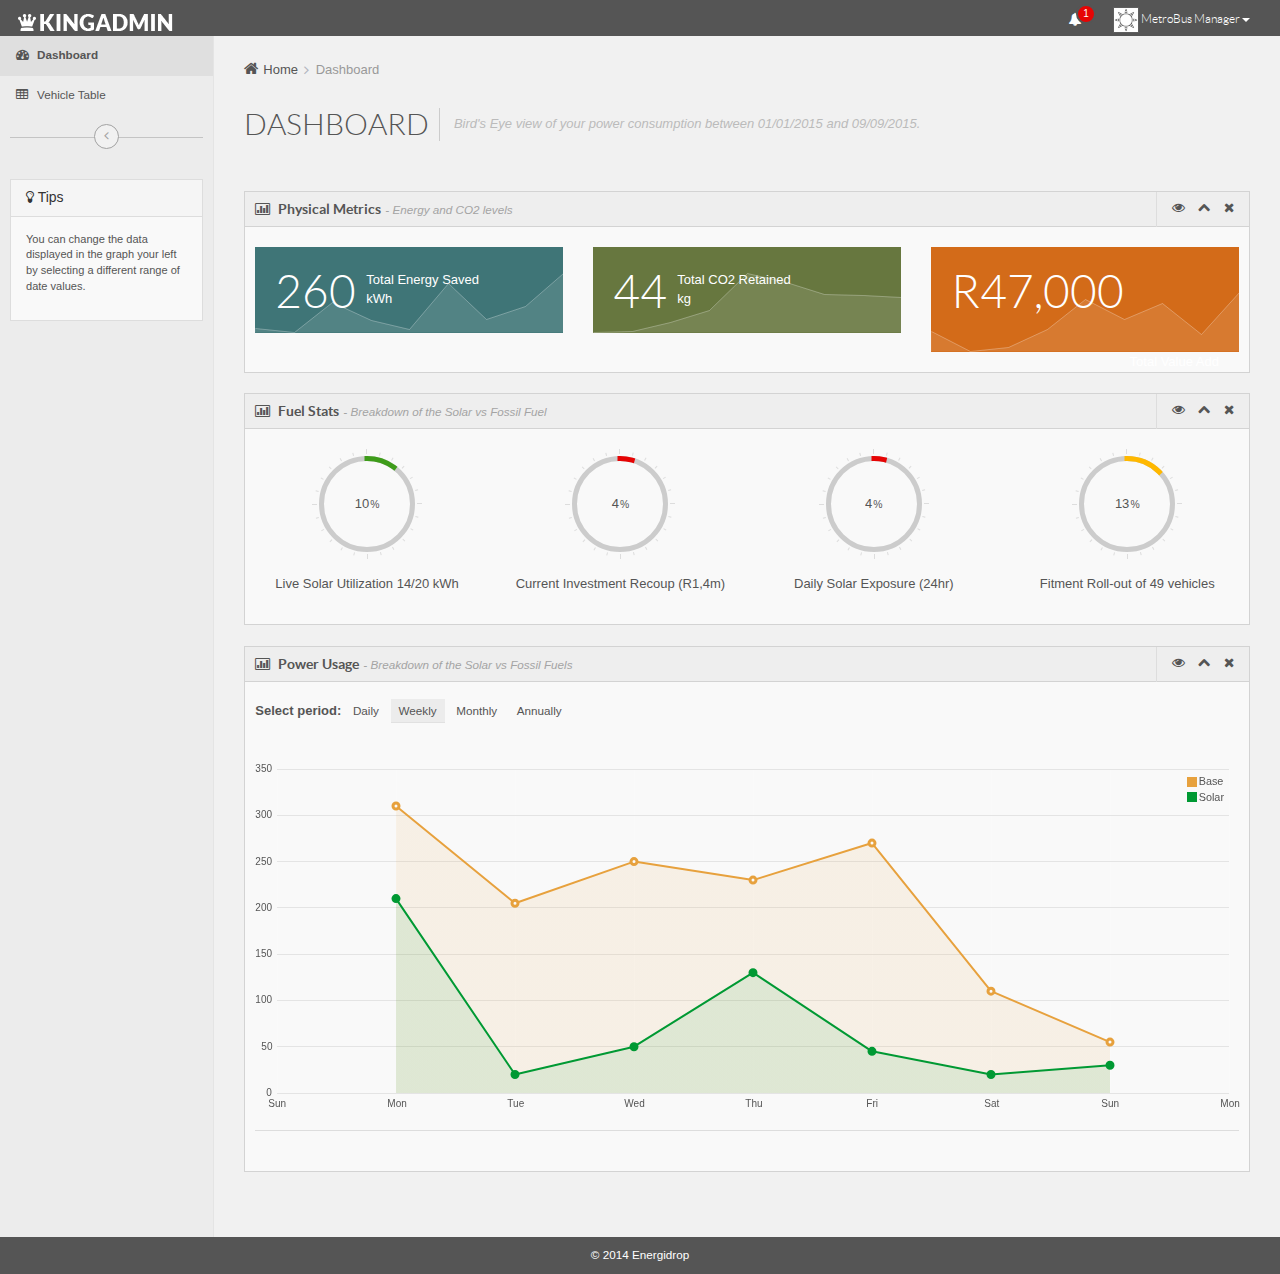
==== templates/index.html @ 1998290b "changes to kendo table" ====
<!DOCTYPE html>
<!--[if IE 9 ]><html class="ie ie9" lang="en" class="no-js"> <![endif]-->
<!--[if !(IE)]><!--><html lang="en" class="no-js"> <!--<![endif]-->
<head>
	<title>Dashboard | Solar Trucking</title>
	<meta charset="utf-8">
	<meta name="viewport" content="width=device-width, initial-scale=1, maximum-scale=1">
	<meta http-equiv="X-UA-Compatible" content="IE=edge,chrome=1" />
	<meta name="description" content="">
	<meta name="author" content="The Develovers">

	<!-- CSS -->
	<link href="../static/assets/css/bootstrap.css" rel="stylesheet" type="text/css">
	<link href="../static/assets/css/font-awesome.css" rel="stylesheet" type="text/css">
	<link href="../static/assets/css/main.css" rel="stylesheet" type="text/css">

	<!-- CSS for demo style switcher. you can remove this -->

	<!-- Fav and touch icons -->
	<link rel="apple-touch-icon-precomposed" sizes="144x144" href="../static/assets/ico/kingadmin-favicon144x144.png">
	<link rel="apple-touch-icon-precomposed" sizes="114x114" href="../static/assets/ico/kingadmin-favicon114x114.png">
	<link rel="apple-touch-icon-precomposed" sizes="72x72" href="../static/assets/ico/kingadmin-favicon72x72.png">
	<link rel="apple-touch-icon-precomposed" sizes="57x57" href="../static/assets/ico/kingadmin-favicon57x57.png">
	<link rel="shortcut icon" href="../static/assets/ico/favicon.png">

</head>
<body class="dashboard">
	<!-- WRAPPER -->
	<div class="wrapper">

		<!-- TOP BAR -->
		<div class="top-bar">
			<div class="container">
				<div class="row">
					<!-- logo -->
					<div class="col-md-2 logo">
						<a href="/"><img src="../static/assets/img/kingadmin-logo-white.png"  /></a>
						<h1 class="sr-only">Solar Trucking/h1>
					</div>
					<!-- end logo -->
					<div class="col-md-10">
						<div class="row">
							<div class="col-md-3">

							</div>
							<div class="col-md-9">
								<div class="top-bar-right">
									<!-- responsive menu bar icon -->
									<a href="#" class="hidden-md hidden-lg main-nav-toggle"><i class="fa fa-bars"></i></a>

									<div class="notifications">
										<ul>
											<!-- notification: general -->
											<li class="notification-item general">
												<div class="btn-group">
													<a href="#" class="dropdown-toggle" data-toggle="dropdown">
														<i class="fa fa-bell"></i><span class="count">1</span>
														<span class="circle"></span>
													</a>
													<ul class="dropdown-menu" role="menu">
														<li class="notification-header">
															<em>You have 1 notifications</em>
														</li>
														<li>
															<a href="#">
																<i class="fa fa-comment green-font"></i>
																<span class="text">You have joined EnergiDrop Solar Monitor</span>
																<span class="timestamp">1 minute ago</span>
															</a>
														</li>

														<li class="notification-footer">
															<a href="#">View All Notifications</a>
														</li>
													</ul>
												</div>
											</li>
											<!-- end notification: general -->
										</ul>
									</div>

									<!-- logged user and the menu -->
									<div class="logged-user">
										<div class="btn-group">
											<a href="#" class="btn btn-link dropdown-toggle" data-toggle="dropdown">
												<img src="../static/assets/img/solar.png" />
												<span class="name">MetroBus Manager</span> <span class="caret"></span>
											</a>
											<ul class="dropdown-menu" role="menu">
												<li>
													<a href="/">
														<i class="fa fa-user"></i>
														<span class="text">Profile</span>
													</a>
												</li>

												<li>
													<a href="/logout">
														<i class="fa fa-power-off"></i>
														<span class="text">Logout</span>
													</a>
												</li>
											</ul>
										</div>
									</div>
									<!-- end logged user and the menu -->
								</div><!-- /top-bar-right -->
							</div>
						</div><!-- /row -->
					</div>
				</div><!-- /row -->
			</div><!-- /container -->
		</div><!-- /top -->


		<!-- BOTTOM: LEFT NAV AND RIGHT MAIN CONTENT -->
		<div class="bottom">
			<div class="container">
				<div class="row">
					<!-- left sidebar -->
					<div class="col-md-2 left-sidebar">

						<!-- main-nav -->
						<nav class="main-nav">

							<ul class="main-menu">
								<li class="active"><a href="/"><i class="fa fa-dashboard fa-fw"></i><span class="text">Dashboard</span></a></li>
								<!--<li><a href="/"><i class="fa fa-table fa-fw"></i><span class="text">Vehicle Table</span></a></li>-->
                                <!--<li ><a href="/charts"><i class="fa fa-bar-chart-o fw"></i><span class="text">Charts</span></a></li>-->
								<li ><a href="/vehicle_table" ><i class="fa fa-table fw"></i><span class="text">Vehicle Table</span></a></li>
									<!--<i class="toggle-icon fa fa-angle-left"></i></a>-->
									<!--<ul class="sub-menu ">-->
										<!--<li ><a href="/vehicle_table"><span class="text">Vehicle	Table</span></a></li>-->
										<!--<li ><a href="/fuel_table"><span class="text">Fuel	Table</span></a></li>-->
									<!--</ul>-->

								<!--<li ><a href="/map"><i class="fa fa-globe fa-fw"></i><span class="text">Map</span></a></li>-->
							</ul>
						</nav><!-- /main-nav -->

						<div class="sidebar-minified js-toggle-minified">
							<i class="fa fa-angle-left"></i>
						</div>

						<!-- sidebar content -->
						<div class="sidebar-content">
							<div class="panel panel-default">
								<div class="panel-heading"><h5><i class="fa fa-lightbulb-o"></i> Tips</h5></div>
								<div class="panel-body">
									<p>You can change the data displayed in the graph your left by selecting a different range of date values.</p>
								</div>
							</div>


						</div>
						<!-- end sidebar content -->
					</div>
					<!-- end left sidebar -->

					<!-- content-wrapper -->

					<div class="col-md-10 content-wrapper">
						<div class="row">
							<div class="col-md-4 ">
								<ul class="breadcrumb">
									<li><i class="fa fa-home"></i><a href="#">Home</a></li>
									<li class="active">Dashboard</li>
								</ul>
							</div>
							
						</div>

						<!-- main -->
						<div class="content">
							<div class="main-header">
								<h2>DASHBOARD</h2>
								<em>Bird's Eye view of your power consumption between 01/01/2015 and 09/09/2015.</em>
							</div>

							<div class="main-content">
								<div class="row">
									<div class="col-md-12">

                                        <div class="widget">
                                            <div class="widget-header">
                                                <h3><i class="fa fa-bar-chart-o"></i> Physical Metrics</h3> <em>- Energy and CO2 levels </em>
                                                <div class="btn-group widget-header-toolbar">
                                                    <a href="#" id="tour-focus" title="Focus" class="btn-borderless btn-focus"><i class="fa fa-eye"></i></a>
                                                    <a href="#" title="Expand/Collapse" class="btn-borderless btn-toggle-expand"><i class="fa fa-chevron-up"></i></a>
                                                    <a href="#" title="Remove" class="btn-borderless btn-remove"><i class="fa fa-times"></i></a>
                                                </div>
                                            </div>
                                            <div class="widget-content">
                                                <!-- secondary stat -->
                                                <div class="secondary-stat">
                                                    <div class="row">
                                                        <div class="col-lg-4">
                                                            <div id="secondary-stat-item1" class="secondary-stat-item big-number-stat clearfix">
                                                                <div class="data">
                                                                    <span class="col-left big-number">260</span>
                                                                    <span class="col-right"><em> Total Energy Saved </em>kWh<em><i></i></em></span>
                                                                </div>
                                                                <div id="spark-stat1" class="inlinesparkline">Loading...</div>
                                                            </div>
                                                        </div>
                                                        <div class="col-lg-4">
                                                            <div id="secondary-stat-item2" class="secondary-stat-item big-number-stat clearfix">
                                                                <p class="data">
                                                                    <span class="col-left big-number">44</span>
                                                                    <span class="col-right"><em>Total CO2 Retained</em><em>kg <i></i></em></span>
                                                                </p>
                                                                <div id="spark-stat2" class="inlinesparkline">Loading...</div>
                                                            </div>
                                                        </div>
                                                        <div class="col-lg-4">
                                                            <div id="secondary-stat-item3" class="secondary-stat-item big-number-stat clearfix">
                                                                <p class="data">
                                                                    <span class="col-left big-number">R47,000</span>
                                                                    <span class="col-right"><em>Total Value Add</em></span>
                                                                </p>
                                                                <div id="spark-stat3" class="inlinesparkline">Loading...</div>
                                                            </div>
                                                        </div>
                                                    </div>
                                                </div>
                                                <!-- end secondary stat -->
                                            </div>
								        </div>
										<!-- WIDGET NO HEADER -->
                                      <div class="widget">
                                            <div class="widget-header">
                                                <h3><i class="fa fa-bar-chart-o"></i> Fuel Stats</h3> <em>- Breakdown of the Solar vs Fossil Fuel</em>
                                                <div class="btn-group widget-header-toolbar">
                                                    <a href="#" id="tour-focus" title="Focus" class="btn-borderless btn-focus"><i class="fa fa-eye"></i></a>
                                                    <a href="#" title="Expand/Collapse" class="btn-borderless btn-toggle-expand"><i class="fa fa-chevron-up"></i></a>
                                                    <a href="#" title="Remove" class="btn-borderless btn-remove"><i class="fa fa-times"></i></a>
                                                </div>
                                            </div>
                                            <div class="widget-content">
												<div class="row">
													<div class="col-md-3">
														<div class="easy-pie-chart green" data-percent="70">
															<span class="percent">70</span>
														</div>
														<p class="text-center">Live Solar Utilization 14/20 kWh</p>
													</div>
													<div class="col-md-3">
														<div class="easy-pie-chart red" data-percent="30">
															<span class="percent">30</span>
														</div>
														<p class="text-center">Current Investment Recoup (R1,4m)</p>
													</div>
													<div class="col-md-3">
														<div class="easy-pie-chart red" data-percent="25">
															<span class="percent">25</span>
														</div>
														<p class="text-center">Daily Solar Exposure (24hr)</p>
													</div>
													<div class="col-md-3">
														<div class="easy-pie-chart yellow" data-percent="87">
															<span class="percent">87</span>
														</div>
														<p class="text-center">Fitment Roll-out of 49 vehicles</p>
													</div>
												</div>
											</div>
										</div>
										<!-- WIDGET NO HEADER -->
									</div>
									<div class="col-md-3">

									</div>
								</div>

								<!-- WIDGET MAIN CHART WITH TABBED CONTENT -->
								<div class="widget">
									<div class="widget-header">
										<h3><i class="fa fa-bar-chart-o"></i> Power Usage</h3> <em>- Breakdown of the Solar vs Fossil Fuels</em>
										<div class="btn-group widget-header-toolbar">
											<a href="#" id="tour-focus" title="Focus" class="btn-borderless btn-focus"><i class="fa fa-eye"></i></a>
											<a href="#" title="Expand/Collapse" class="btn-borderless btn-toggle-expand"><i class="fa fa-chevron-up"></i></a>
											<a href="#" title="Remove" class="btn-borderless btn-remove"><i class="fa fa-times"></i></a>
										</div>
									</div>
									<div class="widget-content">
										<!-- chart tab nav -->
										<div class="chart-nav">
											<strong>Select period: </strong>
											<ul id="sales-stat-tab">
                                                <li><a href="#day">Daily</a></li>
												<li class="active"><a href="#week">Weekly</a></li>
												<li><a href="#month">Monthly</a></li>
												<li><a href="#year">Annually</a></li>
											</ul>
										</div>
										<!-- end chart tab nav -->

										<!-- chart placeholder-->
										<div class="chart-content">
											<div class="demo-flot-chart sales-chart"></div>
										</div>
										<!-- end chart placeholder-->

										<hr class="separator">

									</div>
								</div>
								<!-- END WIDGET MAIN CHART WITH TABBED CONTENT -->





							</div><!-- /main-content -->
						</div><!-- /main -->
					</div><!-- /content-wrapper -->
				</div><!-- /row -->
			</div><!-- /container -->
		</div>
		<!-- END BOTTOM: LEFT NAV AND RIGHT MAIN CONTENT -->
		<div class="push-sticky-footer"></div>
	</div><!-- /wrapper -->

	<!-- FOOTER -->
	<footer class="footer">
		&copy; 2014 Energidrop
	</footer>
	<!-- END FOOTER -->



	<!-- Javascript -->
	<script src="../static/assets/js/jquery-2.1.1.js"></script>
	<script src="../static/assets/js/bootstrap.js"></script>
	<script src="../static/assets/js/modernizr.js"></script>
	<script src="../static/assets/js/bootstrap-tour.custom.js"></script>
	<script src="../static/assets/js/king-common.js"></script>
	<!--<script src="demo-style-switcher/assets/js/deliswitch.js"></script>-->
	<script src="../static/assets/js/stat/jquery.easypiechart.min.js"></script>
	<script src="../static/assets/js/raphael-2.1.0.min.js"></script>
	<script src="../static/assets/js/stat/flot/jquery.flot.min.js"></script>
	<script src="../static/assets/js/stat/flot/jquery.flot.resize.min.js"></script>
	<script src="../static/assets/js/stat/flot/jquery.flot.time.min.js"></script>
	<script src="../static/assets/js/stat/flot/jquery.flot.pie.min.js"></script>
	<script src="../static/assets/js/stat/flot/jquery.flot.tooltip.min.js"></script>
	<script src="../static/assets/js/jquery.sparkline.min.js"></script>
	<script src="../static/assets/js/datatable/jquery.dataTables.min.js"></script>
	<script src="../static/assets/js/datatable/jquery.dataTables.bootstrap.js"></script>
	<script src="../static/assets/js/jquery.mapael.js"></script>
	<script src="../static/assets/js/maps/usa_states.js"></script>
	<script src="../static/assets/js/king-chart-stat.js"></script>
	<script src="../static/assets/js/king-table.js"></script>
	<script src="../static/assets/js/king-components.js"></script>

</body>
</html>
---- static/assets/css/main.css ----
@import url('3rd-party.css');
@import url('general.css');
@import url('top-bar.css');
@import url('navigation.css');
@import url('main-content.css');
@import url('ui-elements.css');
@import url('chart.css');
@import url('tables.css');
@import url('page.css');
@import url('forms.css');
@import url('components.css');

/*	
*	############################################################################
*	
*	KINGADMIN Admin Dashboard Style
*	---------------------------------------------------------------------
*
*	Version		1.2
*	Author		The Develovers
*	Copyright	Copyright 2014 The Develovers
*	
*	############################################################################
*/
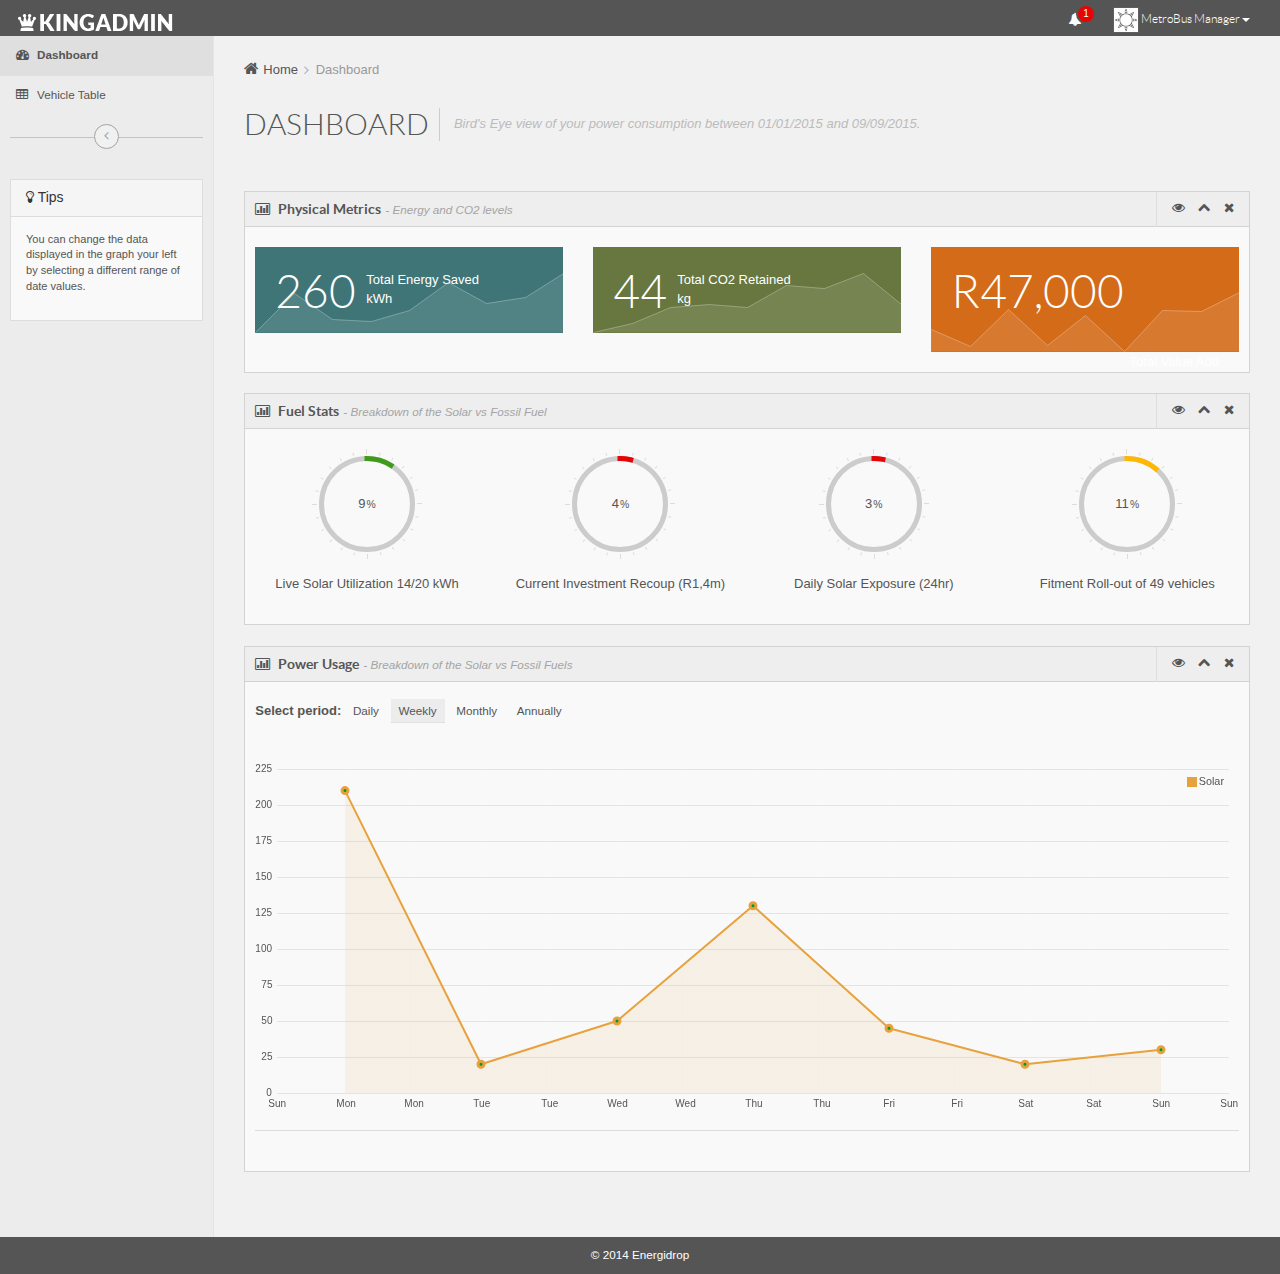
==== commit 1275356b: "adding data.json" ====
--- a/templates/index.html
+++ b/templates/index.html
@@ -284,10 +284,10 @@
 										</div>
 									</div>
 									<div class="widget-content">
-										<!-- chart tab nav -->
+								<!-- chart tab nav -->
 										<div class="chart-nav">
 											<strong>Select period: </strong>
-											<ul id="sales-stat-tab">
+											<ul id="solar-stat-tab">
                                                 <li><a href="#day">Daily</a></li>
 												<li class="active"><a href="#week">Weekly</a></li>
 												<li><a href="#month">Monthly</a></li>
@@ -298,12 +298,11 @@
 
 										<!-- chart placeholder-->
 										<div class="chart-content">
-											<div class="demo-flot-chart sales-chart"></div>
+											<div class="demo-flot-chart solar-chart"></div>
 										</div>
 										<!-- end chart placeholder-->
 
 										<hr class="separator">
-
 									</div>
 								</div>
 								<!-- END WIDGET MAIN CHART WITH TABBED CONTENT -->
@@ -352,6 +351,406 @@
 	<script src="../static/assets/js/king-chart-stat.js"></script>
 	<script src="../static/assets/js/king-table.js"></script>
 	<script src="../static/assets/js/king-components.js"></script>
+	<script src="../static/js/data.json"></script>
+<script>
+    	//*******************************************
+	/*	FLOT CHART
+	/********************************************/
+	if( $('.solar-chart').length > 0 ) {
+		$placeholder = $('.solar-chart');
+		$placeholder.attr('data-ctype', '#month');
+		chartWeek(".solar-chart");
+
+		// tabbed chart
+		$('#solar-stat-tab a').click(function(e) {
+			e.preventDefault();
+
+			$chartType = $(this).attr('href');
+
+			// remove active state
+			$('#solar-stat-tab li').removeClass('active');
+			$(this).parents('li').addClass('active');
+
+			if($chartType == '#week') {
+				chartWeek($placeholder);
+			}else if($chartType == '#month') {
+				chartMonth($placeholder);
+            }else if($chartType == '#day') {
+				chartDay($placeholder);
+			}else if($chartType == '#year') {
+				chartYear($placeholder);
+			}
+
+			$placeholder.attr('data-ctype', $chartType);
+		});
+
+		var previousPoint = null;
+	}
+
+
+	// init flot chart: current week
+	function chartDay(placeholder) {
+
+        var base = []
+        var solar = []
+        console.log(window.previous_row)
+        console.log("Should get vehicle id here to display corresponding data")
+        for (i = 0; i < solar_data.length; i++) {
+//            base.push([solar_data[i]['t'],solar_data[i]['BASE']])
+            solar.push([solar_data[i]['t'],solar_data[i]['v1']])
+        }
+
+        /*
+		var base = [
+			[gt(2015, 03, 25), 310], [gt(2015, 03, 25), 205], [gt(2015, 03, 25), 250], [gt(2015, 03, 26), 230], [gt(2015, 03, 27), 270], [gt(2015, 03, 28), 110], [gt(2015, 03, 29), 55]
+		];
+
+		var solar = [
+			[gt(2015, 03, 23), 210], [gt(2015, 03, 24),20], [gt(2015, 03, 25),50], [gt(2015, 03, 26),130], [gt(2015, 03, 27),45], [gt(2015, 03, 28),20], [gt(2015, 03, 29),30]
+		];
+        */
+
+		var plot = $.plot(placeholder,
+			[
+//				{
+//					data: base,
+//					label: "Base",
+//					lines: {
+//						show: true,
+//						lineWidth: 2,
+//						fill: true,
+//					},
+//					points: {
+//						show: true,
+//						lineWidth: 3,
+//						fill: true,
+//						fillColor: "#fafafa"
+//					}
+//				},
+				{
+					data: solar,
+					label: "Solar Power (kW)",
+					lines: {
+						show: true,
+						fill: true
+					},
+					points: {
+						show: true,
+						fill: true,
+						fillColor: "#009933"
+					},
+				}
+			],
+
+			{
+			series: {
+				lines: {
+					lineWidth: 2,
+					fillColor: { colors: [ { opacity: 0.1 }, { opacity: 0.1 } ] }
+				},
+				points: {
+					lineWidth: 3,
+				},
+
+				shadowSize: 0
+			},
+			grid: {
+				hoverable: true,
+				clickable: true,
+				borderWidth: 0,
+				tickColor: "#E4E4E4"
+			},
+			colors: ["#E7A13D", "#009933"],
+			yaxis: {
+				font: { color: "#555" },
+				ticks: 8
+			},
+			xaxis: {
+                mode: "time",minTickSize: [1, "hour"],
+                min:1431648000,
+                max:1431734400
+
+                //min: (new Date('1431648000')).getTime(),
+                //max: (new Date('1431734400')).getTime()
+			},
+			legend: {
+				labelBoxBorderColor: "transparent",
+				backgroundColor: "transparent"
+			},
+			tooltip: true,
+			tooltipOpts: {
+				content: '%s: %y'
+			}
+
+		});
+	}
+
+            // init flot chart: current week
+	function chartWeek(placeholder) {
+
+//		var base = [
+//			[gt(2015, 03, 23), 310], [gt(2015, 03, 24), 205], [gt(2015, 03, 25), 250], [gt(2015, 03, 26), 230], [gt(2015, 03, 27), 270], [gt(2015, 03, 28), 110], [gt(2015, 03, 29), 55]
+//		];
+
+		var solar = [
+			[gt(2015, 03, 23), 210], [gt(2015, 03, 24),20], [gt(2015, 03, 25),50], [gt(2015, 03, 26),130], [gt(2015, 03, 27),45], [gt(2015, 03, 28),20], [gt(2015, 03, 29),30]
+		];
+
+		var plot = $.plot(placeholder,
+			[
+//				{
+//					data: base,
+//					label: "Base",
+//					lines: {
+//						show: true,
+//						lineWidth: 2,
+//						fill: true,
+//					},
+//					points: {
+//						show: true,
+//						lineWidth: 3,
+//						fill: true,
+//						fillColor: "#fafafa"
+//					}
+//				},
+				{
+					data: solar,
+					label: "Solar",
+					lines: {
+						show: true,
+						fill: true
+					},
+					points: {
+						show: true,
+						fill: true,
+						fillColor: "#009933"
+					},
+				}
+			],
+
+			{
+			series: {
+				lines: {
+					lineWidth: 2,
+					fillColor: { colors: [ { opacity: 0.1 }, { opacity: 0.1 } ] }
+				},
+				points: {
+					lineWidth: 3,
+				},
+
+				shadowSize: 0
+			},
+			grid: {
+				hoverable: true,
+				clickable: true,
+				borderWidth: 0,
+				tickColor: "#E4E4E4"
+			},
+			colors: ["#E7A13D", "#009933"],
+			yaxis: {
+				font: { color: "#555" },
+				ticks: 8
+			},
+			xaxis: {
+				mode: "time",
+				timezone: "browser",
+				minTickSize: [1, "hour"],
+				timeformat: "%a",
+				font: { color: "#555" },
+				tickColor: "#fafafa",
+				autoscaleMargin: 0.02
+			},
+			legend: {
+				labelBoxBorderColor: "transparent",
+				backgroundColor: "transparent"
+			},
+			tooltip: true,
+			tooltipOpts: {
+				content: '%s: %y'
+			}
+
+		});
+	}
+
+
+	// init flot chart: current month
+	function chartMonth(placeholder) {
+
+//		var visit = [
+//			[gt(2013, 10, 1), 100], [gt(2013, 10, 2), 140], [gt(2013, 10, 3), 160], [gt(2013, 10, 4),190], [gt(2013, 10, 5),170], [gt(2013, 10, 6), 200], [gt(2013, 10, 7), 220],
+//			[gt(2013, 10, 8), 250], [gt(2013, 10, 9),280], [gt(2013, 10, 10), 240], [gt(2013, 10, 11), 250], [gt(2013, 10, 12), 260], [gt(2013, 10, 13), 300], [gt(2013, 10, 14), 320],
+//			[gt(2013, 10, 15), 330], [gt(2013, 10, 16), 370], [gt(2013, 10, 17), 390], [gt(2013, 10, 18), 350], [gt(2013, 10, 19), 340], [gt(2013, 10, 20), 320], [gt(2013, 10, 21), 370],
+//			[gt(2013, 10, 22), 400], [gt(2013, 10, 23), 440], [gt(2013, 10, 24), 450], [gt(2013, 10, 25), 470], [gt(2013, 10, 26), 450], [gt(2013, 10, 27), 500], [gt(2013, 10, 28), 540],
+//			[gt(2013, 10, 29), 600], [gt(2013, 10, 30), 580], [gt(2013, 10, 31), 620]
+//		];
+
+		var val = [
+			[gt(2013, 10, 1), 20], [gt(2013, 10, 2), 28], [gt(2013, 10, 3), 32], [gt(2013, 10, 4), 40], [gt(2013, 10, 5), 35], [gt(2013, 10, 6), 40], [gt(2013, 10, 7), 45],
+			[gt(2013, 10, 8), 25], [gt(2013, 10, 9), 60], [gt(2013, 10, 10), 48], [gt(2013, 10, 11), 53], [gt(2013, 10, 12), 58], [gt(2013, 10, 13), 60], [gt(2013, 10, 14), 65],
+			[gt(2013, 10, 15), 66], [gt(2013, 10, 16), 60], [gt(2013, 10, 17), 79], [gt(2013, 10, 18), 75], [gt(2013, 10, 19), 34], [gt(2013, 10, 20), 32], [gt(2013, 10, 21), 75],
+			[gt(2013, 10, 22), 88], [gt(2013, 10, 23), 99], [gt(2013, 10, 24), 86], [gt(2013, 10, 25), 83], [gt(2013, 10, 26), 45], [gt(2013, 10, 27), 50], [gt(2013, 10, 28), 100],
+			[gt(2013, 10, 29), 125], [gt(2013, 10, 30), 110], [gt(2013, 10, 31), 130]
+		];
+
+		var plot = $.plot(placeholder,
+			[
+//				{
+//					data: visit,
+//					label: "Visits",
+//					bars: {
+//						show: true,
+//						fill: false,
+//						barWidth: 0.1,
+//						align: "center",
+//						lineWidth: 18
+//					}
+//				},
+				{
+					data: val,
+					label: "Solar Power (kW)"
+				}
+			],
+
+			{
+				series: {
+					lines: {
+						show: true,
+						lineWidth: 2,
+						fill: false
+					},
+					points: {
+						show: true,
+						lineWidth: 3,
+						fill: true,
+						fillColor: "#009933"
+					},
+					shadowSize: 0
+				},
+				grid: {
+					hoverable: true,
+					clickable: true,
+					borderWidth: 0,
+					tickColor: "#E4E4E4",
+
+				},
+				colors: ["#009933", "#009933"],
+				yaxis: {
+					font: { color: "#555" },
+					ticks: 8,
+				},
+				xaxis: {
+					mode: "time",
+					timezone: "browser",
+					minTickSize: [1, "day"],
+					font: { color: "#555" },
+					tickColor: "#fafafa",
+					autoscaleMargin: 0.02
+				},
+				legend: {
+					labelBoxBorderColor: "transparent",
+					backgroundColor: "transparent"
+				},
+				tooltip: true,
+				tooltipOpts: {
+					content: '%s: %y'
+				}
+			}
+		);
+
+	}
+
+	// init flot chart: current year
+	function chartYear(placeholder) {
+
+//		var visit = [
+//			[gt(2013, 1, 1), 200], [gt(2013, 2, 1), 300], [gt(2013, 3, 1), 360], [gt(2013, 4, 1), 340], [gt(2013, 5, 1), 440], [gt(2013, 6, 1), 600], [gt(2013, 7, 1), 1050],
+//			[gt(2013, 8, 1), 1700], [gt(2013, 9, 1), 1100], [gt(2013, 10, 1), 1200], [gt(2013, 11, 1), 1300], [gt(2013, 12, 1), 1500]
+//		];
+
+		var val = [
+			[gt(2013, 1, 1), 100], [gt(2013, 2, 1), 155], [gt(2013, 3, 1), 180], [gt(2013, 4, 1), 172], [gt(2013, 5, 1), 222], [gt(2013, 6, 1), 300], [gt(2013, 7, 1), 550],
+			[gt(2013, 8, 1), 452], [gt(2013, 9, 1), 552], [gt(2013, 10, 1), 600], [gt(2013, 11, 1), 680], [gt(2013, 12, 1), 750]
+		];
+
+		var plot = $.plot(placeholder,
+			[
+//				{
+//					data: visit,
+//					label: "Visits"
+//				},
+				{
+					data: val,
+					label: "Solar Power (kW)"
+
+				}
+			],
+
+			{
+				series: {
+					lines: {
+						show: true,
+						lineWidth: 2,
+						fill: false
+					},
+					points: {
+						show: true,
+						lineWidth: 3,
+						fill: true,
+						fillColor: "#fafafa"
+					},
+					shadowSize: 0
+				},
+				grid: {
+					hoverable: true,
+					clickable: true,
+					borderWidth: 0,
+					tickColor: "#E4E4E4",
+
+				},
+				colors: ["#d9d9d9", "#5399D6"],
+				yaxis: {
+					font: { color: "#555" },
+					ticks: 8,
+				},
+				xaxis: {
+					mode: "time",
+					timezone: "browser",
+					minTickSize: [1, "month"],
+					font: { color: "#555" },
+					tickColor: "#fafafa",
+					autoscaleMargin: 0.02
+				},
+				legend: {
+					labelBoxBorderColor: "transparent",
+					backgroundColor: "transparent"
+				},
+				tooltip: true,
+				tooltipOpts: {
+					content: '%s: %y'
+				}
+			}
+		);
+	}
+        	// get day function
+	function gt(y, m, d) {
+		return new Date(y, m-1, d).getTime();
+	}
+
+	function strtime(time_str) {
+		return new Date.parse(time_str);
+	}
+
+
+	function donutLabelFormatter(label, series) {
+		return "<div class=\"donut-label\">" + label + "<br/>" + Math.round(series.percent) + "%</div>";
+	}
+
+	function randomVal(){
+			return Math.floor( Math.random() * 80 );
+	}
+
+
+</script>
 
 </body>
 </html>
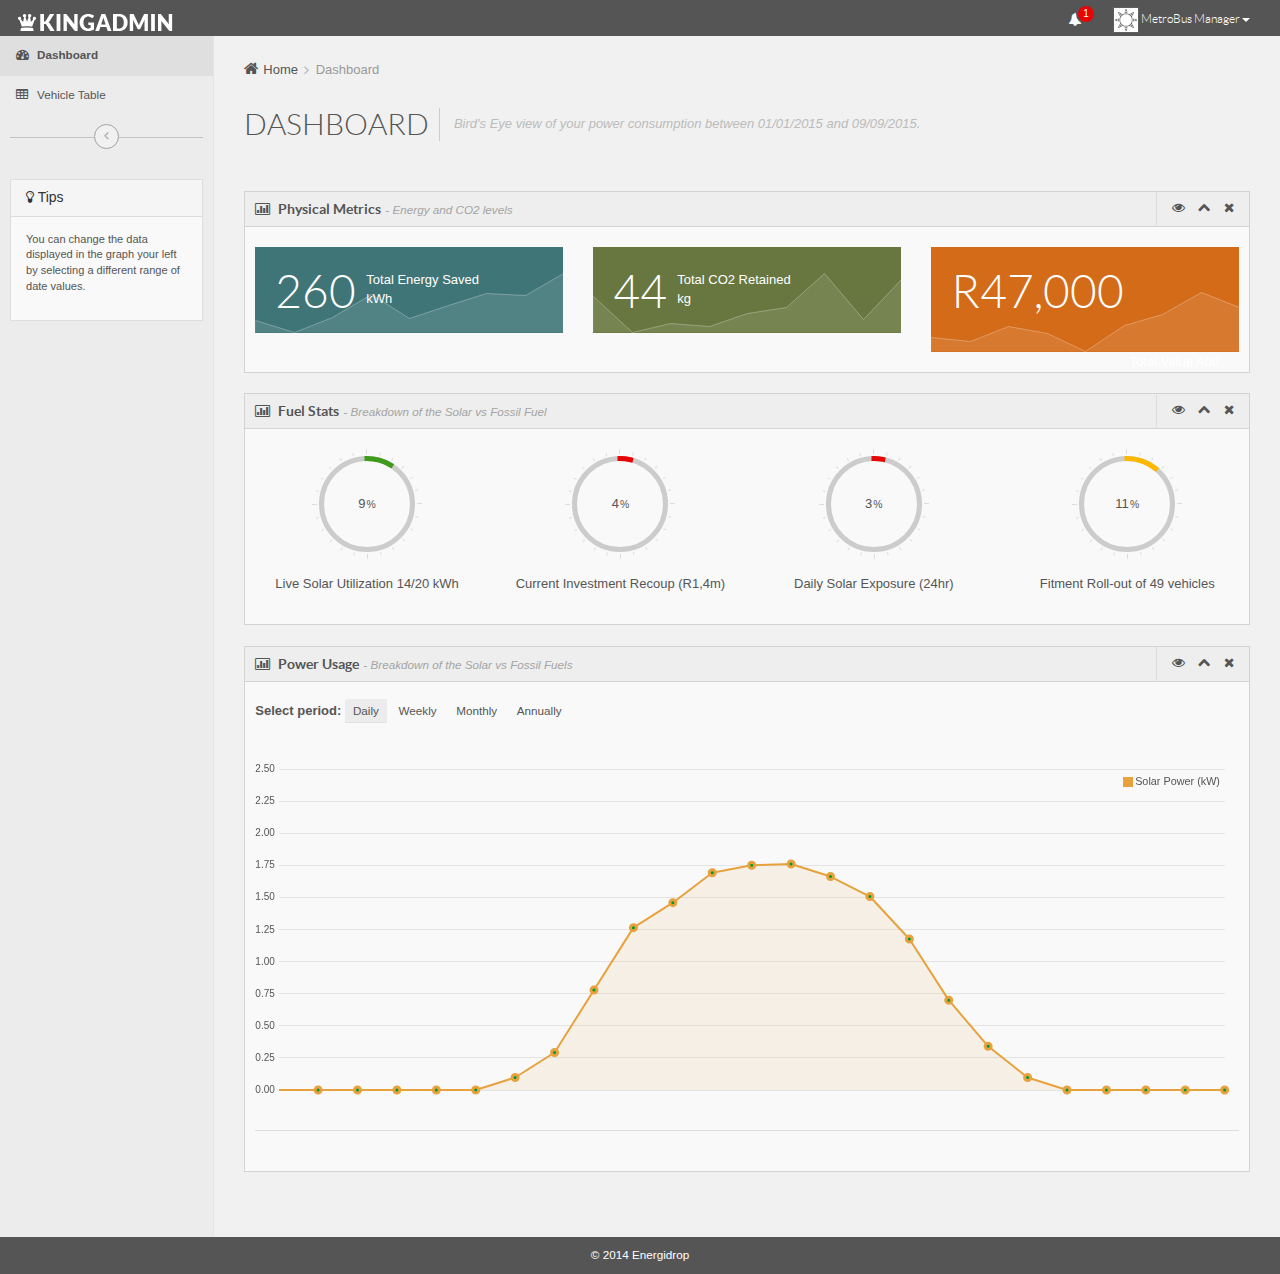
==== commit 3c6e0fb7: "adding click filtering" ====
--- a/templates/index.html
+++ b/templates/index.html
@@ -288,8 +288,8 @@
 										<div class="chart-nav">
 											<strong>Select period: </strong>
 											<ul id="solar-stat-tab">
-                                                <li><a href="#day">Daily</a></li>
-												<li class="active"><a href="#week">Weekly</a></li>
+                                                <li class="active"><a href="#day">Daily</a></li>
+												<li><a href="#week">Weekly</a></li>
 												<li><a href="#month">Monthly</a></li>
 												<li><a href="#year">Annually</a></li>
 											</ul>
@@ -359,7 +359,7 @@
 	if( $('.solar-chart').length > 0 ) {
 		$placeholder = $('.solar-chart');
 		$placeholder.attr('data-ctype', '#month');
-		chartWeek(".solar-chart");
+		chartDay(".solar-chart");
 
 		// tabbed chart
 		$('#solar-stat-tab a').click(function(e) {
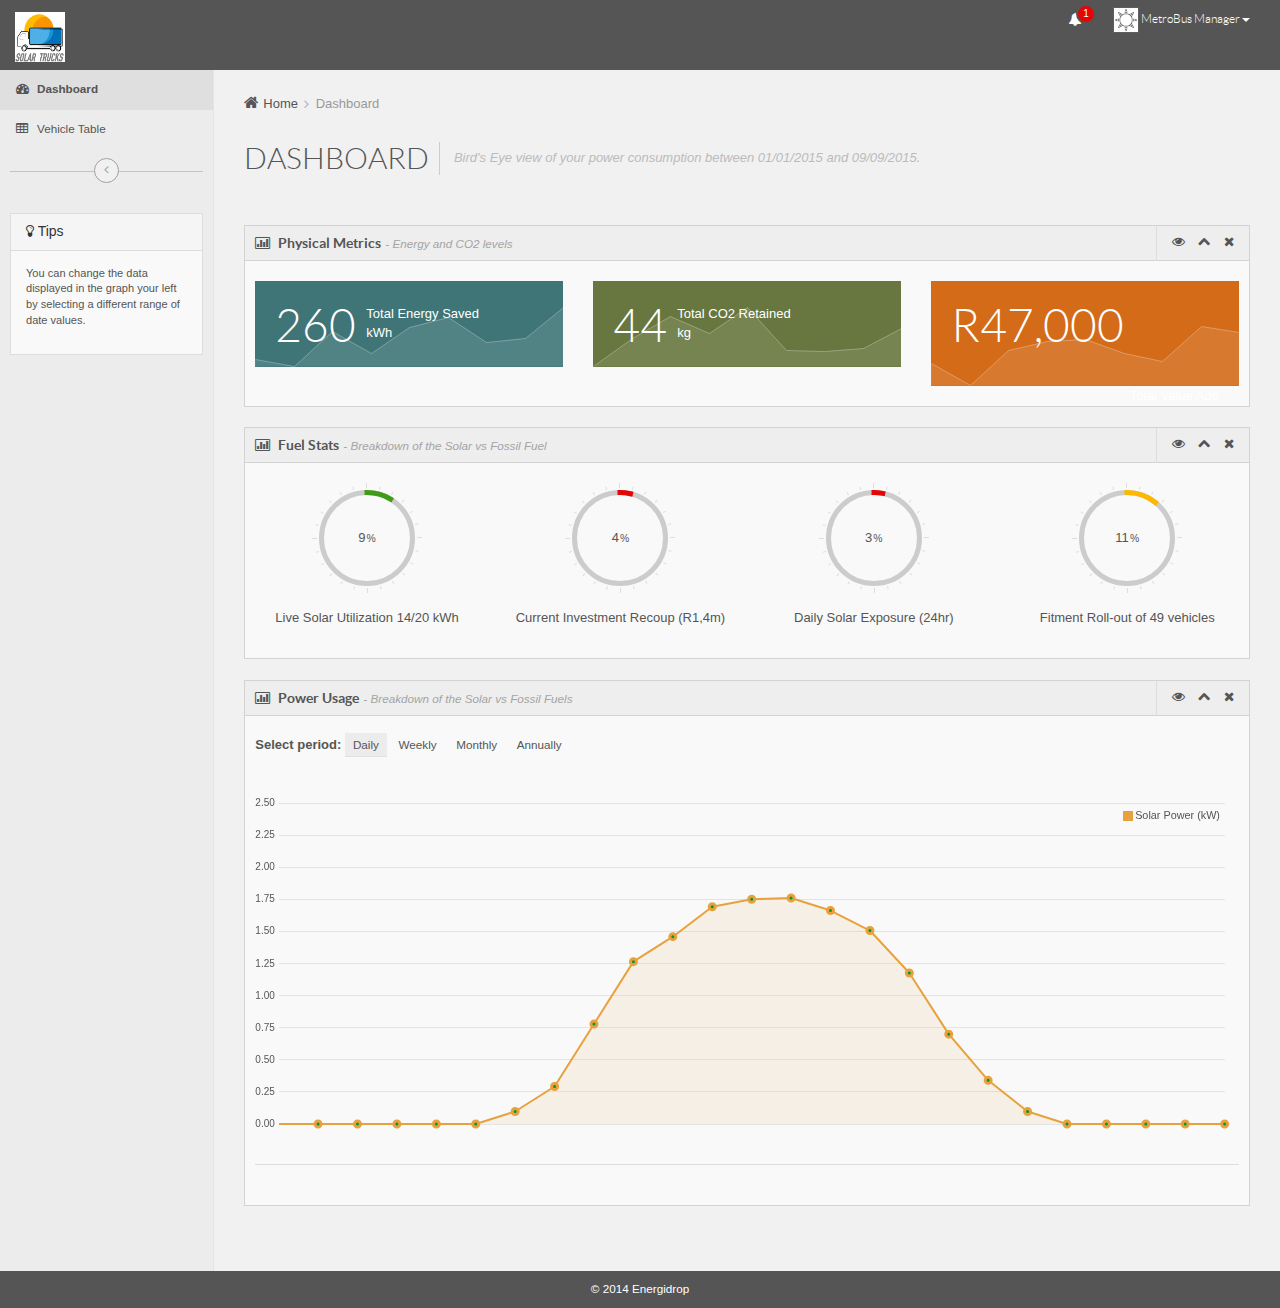
==== commit 759ae15a: "adding click filtering" ====
--- a/templates/index.html
+++ b/templates/index.html
@@ -34,8 +34,8 @@
 			<div class="container">
 				<div class="row">
 					<!-- logo -->
-					<div class="col-md-2 logo">
-						<a href="/"><img src="../static/assets/img/kingadmin-logo-white.png"  /></a>
+					<div class="col-md-2 logo" style="height:60px">
+						<a href="/"><img src="../static/assets/img/kingadmin-logo-white.png" width="50" height="50"/></a>
 						<h1 class="sr-only">Solar Trucking/h1>
 					</div>
 					<!-- end logo -->
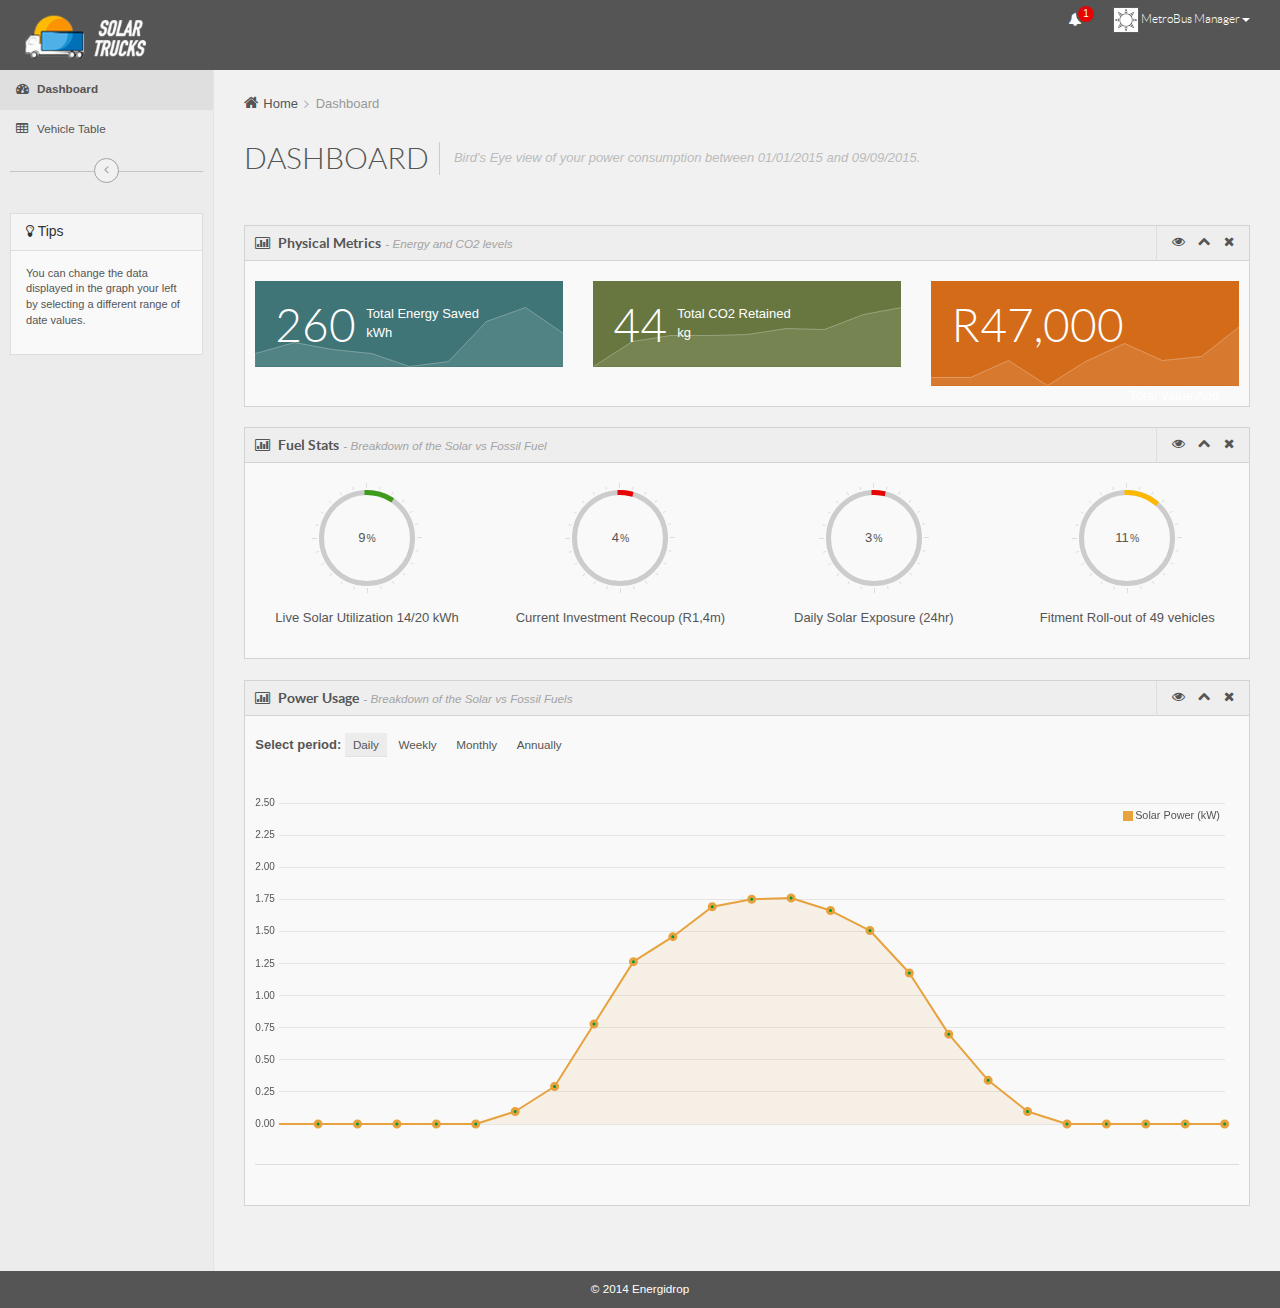
==== commit f882ea4c: "changing logo picture" ====
--- a/templates/index.html
+++ b/templates/index.html
@@ -35,7 +35,7 @@
 				<div class="row">
 					<!-- logo -->
 					<div class="col-md-2 logo" style="height:60px">
-						<a href="/"><img src="../static/assets/img/kingadmin-logo-white.png" width="50" height="50"/></a>
+						<a href="/"><img src="../static/assets/img/kingadmin-logo-white.png" height="50"/></a>
 						<h1 class="sr-only">Solar Trucking/h1>
 					</div>
 					<!-- end logo -->
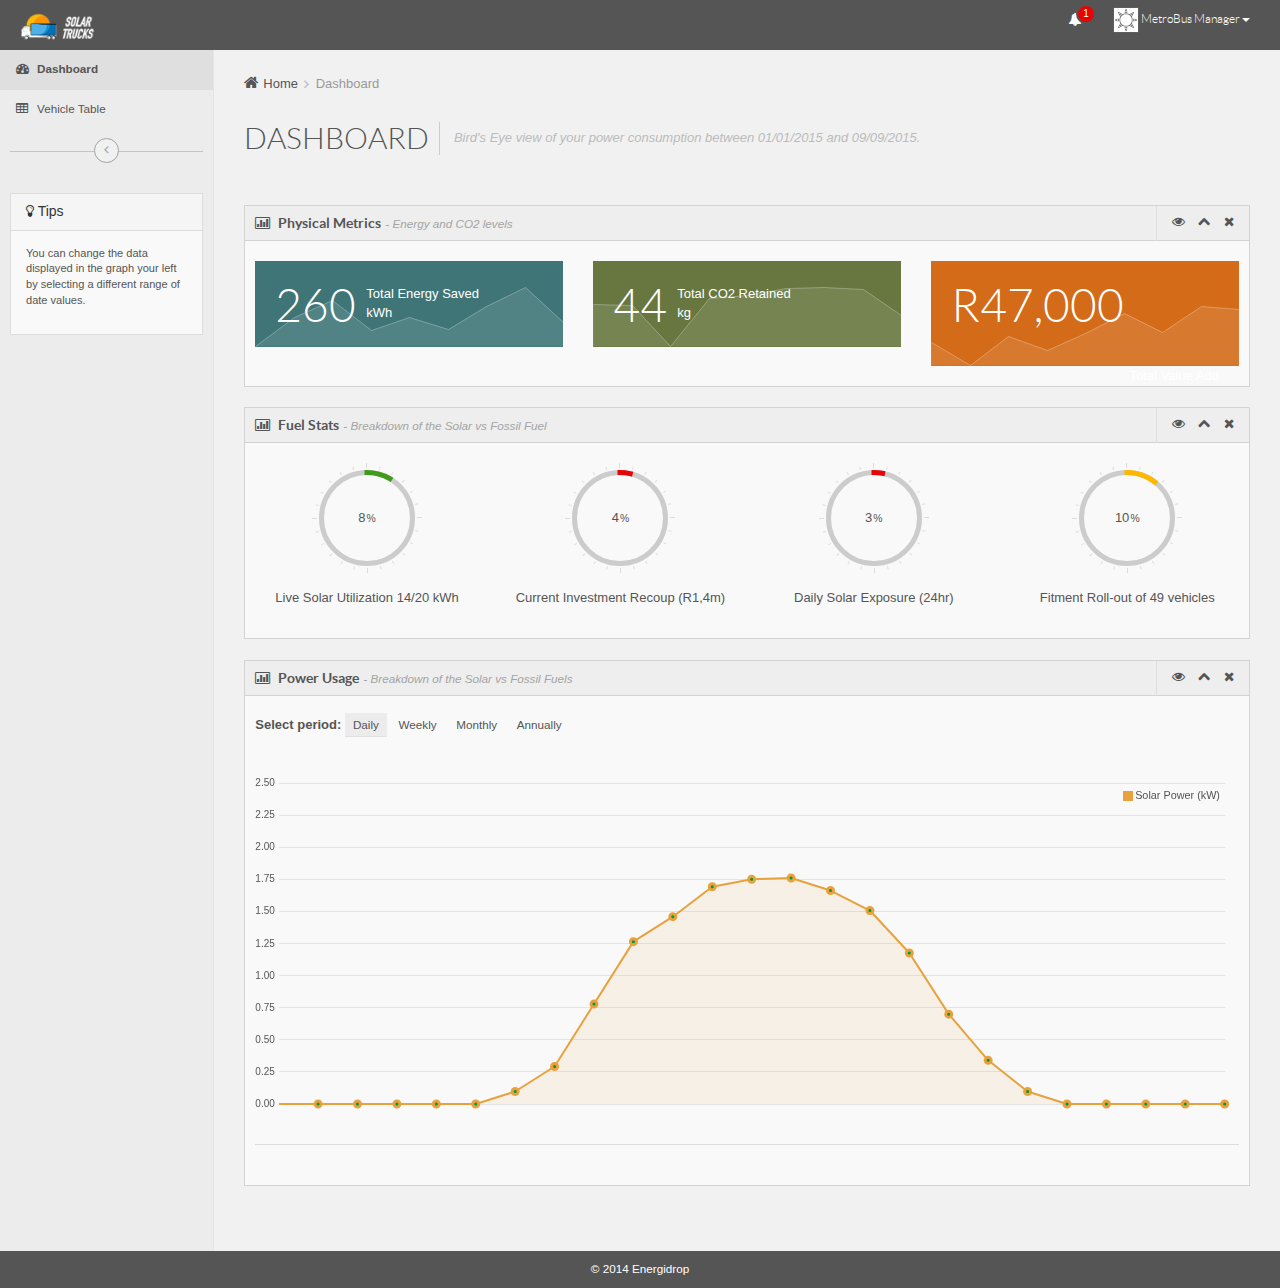
==== commit ff0b2fcc: "changing logo picture" ====
--- a/templates/index.html
+++ b/templates/index.html
@@ -34,8 +34,8 @@
 			<div class="container">
 				<div class="row">
 					<!-- logo -->
-					<div class="col-md-2 logo" style="height:60px">
-						<a href="/"><img src="../static/assets/img/kingadmin-logo-white.png" height="50"/></a>
+					<div class="col-md-2 logo" style="height:40px">
+						<a href="/"><img src="../static/assets/img/kingadmin-logo-white.png"  height="30" /></a>
 						<h1 class="sr-only">Solar Trucking/h1>
 					</div>
 					<!-- end logo -->
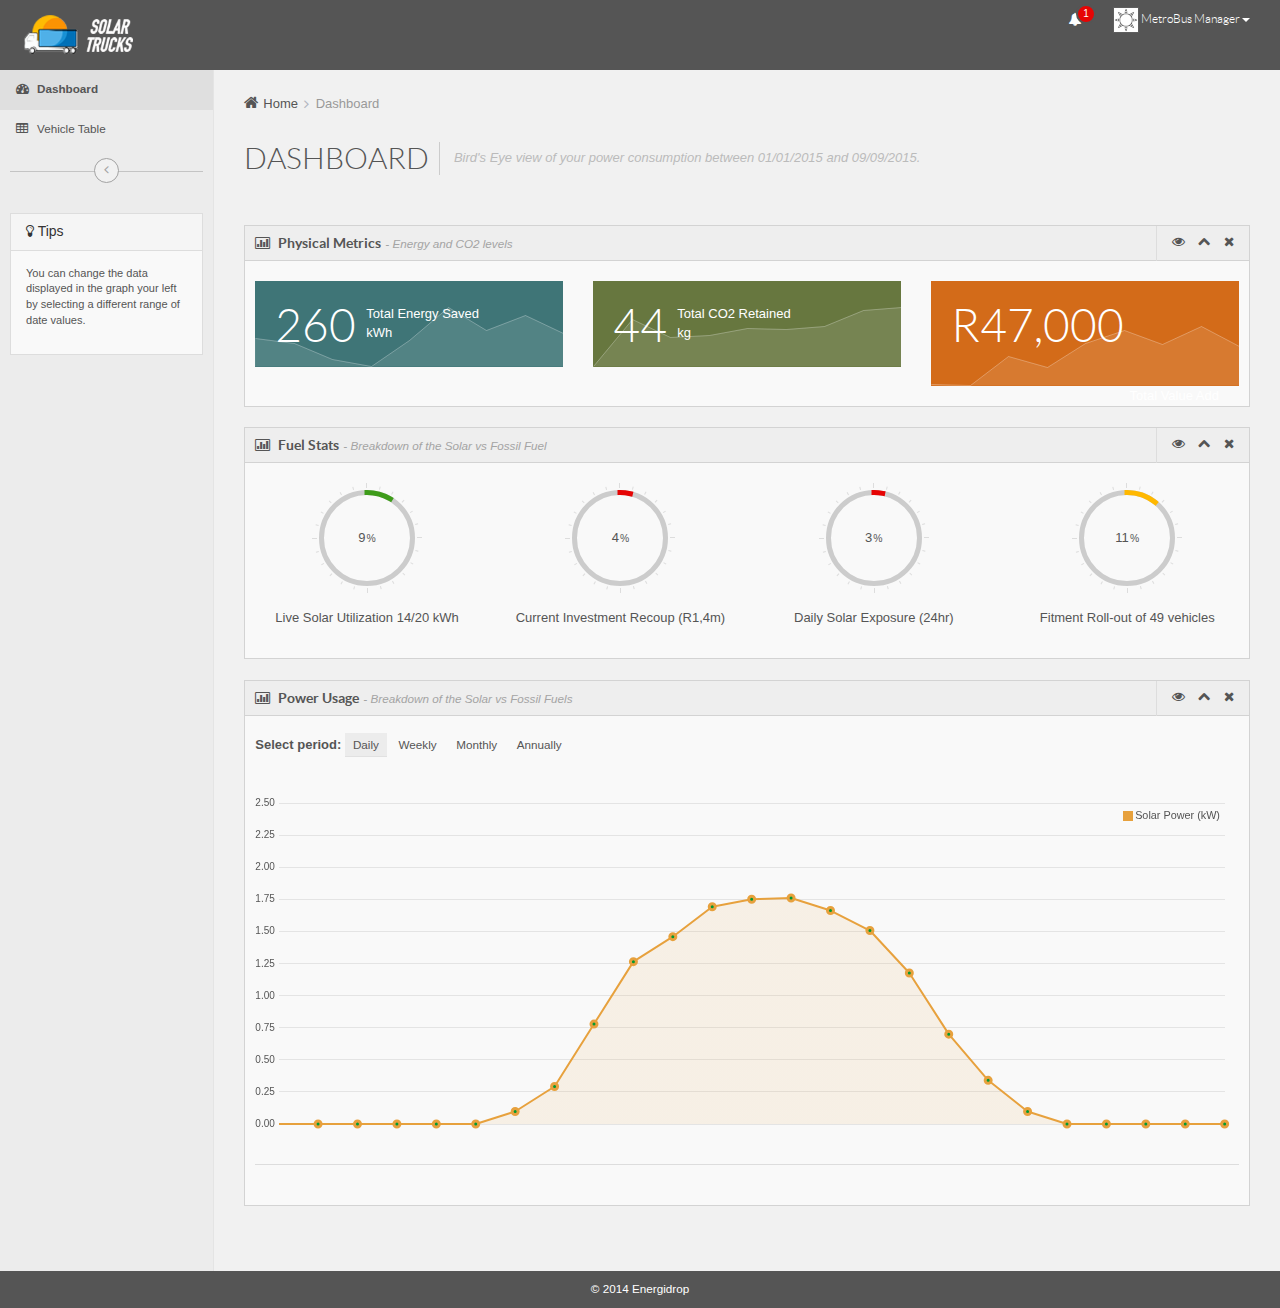
==== commit 9b80cdff: "changing logo picture" ====
--- a/templates/index.html
+++ b/templates/index.html
@@ -34,8 +34,8 @@
 			<div class="container">
 				<div class="row">
 					<!-- logo -->
-					<div class="col-md-2 logo" style="height:40px">
-						<a href="/"><img src="../static/assets/img/kingadmin-logo-white.png"  height="30" /></a>
+					<div class="col-md-2 logo" style="height:60px">
+						<a href="/"><img src="../static/assets/img/kingadmin-logo-white.png"  height="45" /></a>
 						<h1 class="sr-only">Solar Trucking/h1>
 					</div>
 					<!-- end logo -->
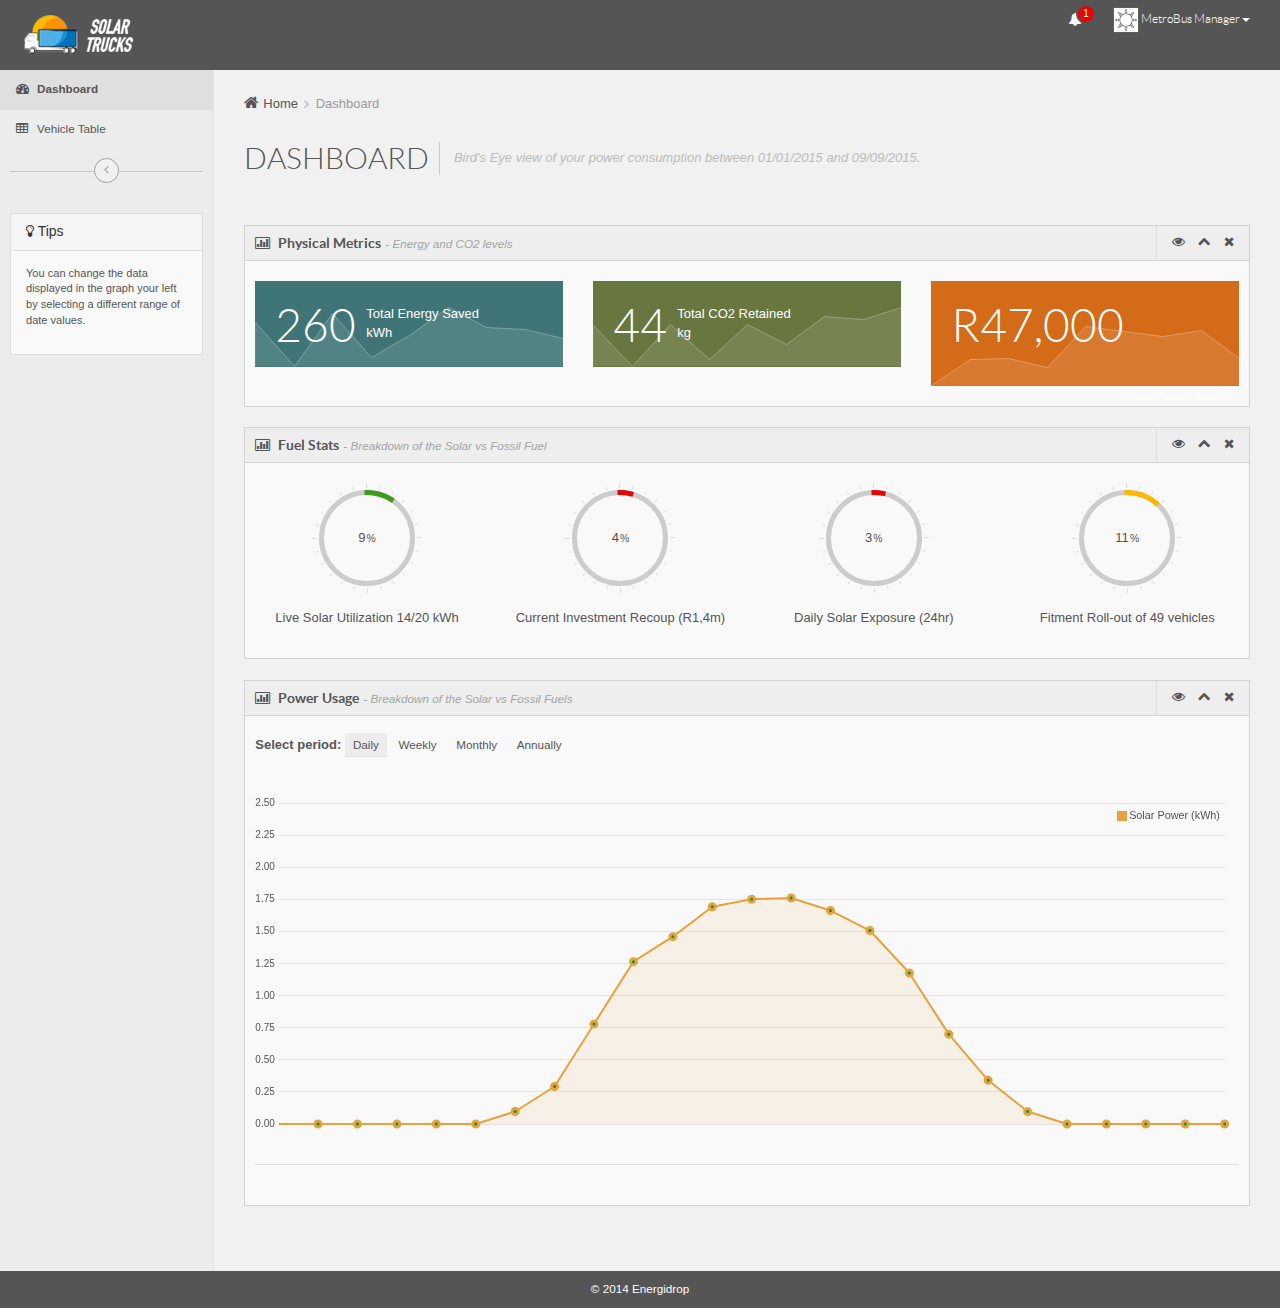
==== commit 7c5c6947: "fixing graphs" ====
--- a/templates/index.html
+++ b/templates/index.html
@@ -353,7 +353,7 @@
 	<script src="../static/assets/js/king-components.js"></script>
 	<script src="../static/js/data.json"></script>
 <script>
-    	//*******************************************
+        	//*******************************************
 	/*	FLOT CHART
 	/********************************************/
 	if( $('.solar-chart').length > 0 ) {
@@ -391,13 +391,14 @@
 	// init flot chart: current week
 	function chartDay(placeholder) {
 
-        var base = []
-        var solar = []
-        console.log(window.previous_row)
-        console.log("Should get vehicle id here to display corresponding data")
+//        var solar = []
+        var sday = []
+
         for (i = 0; i < solar_data.length; i++) {
 //            base.push([solar_data[i]['t'],solar_data[i]['BASE']])
-            solar.push([solar_data[i]['t'],solar_data[i]['v1']])
+//            solar.push([solar_data[i]['t'],solar_data[i][data_index]])
+            sday.push([solar_data[i]['t'],solar_data[i]['v1']])
+
         }
 
         /*
@@ -409,6 +410,101 @@
 			[gt(2015, 03, 23), 210], [gt(2015, 03, 24),20], [gt(2015, 03, 25),50], [gt(2015, 03, 26),130], [gt(2015, 03, 27),45], [gt(2015, 03, 28),20], [gt(2015, 03, 29),30]
 		];
         */
+
+		var plot = $.plot(placeholder,
+			[
+//				{
+//					data: base,
+//					label: "Base",
+//					lines: {
+//						show: true,
+//						lineWidth: 2,
+//						fill: true,
+//					},
+//					points: {
+//						show: true,
+//						lineWidth: 3,
+//						fill: true,
+//						fillColor: "#fafafa"
+//					}
+//				},
+				{
+					data: sday,
+					label: "Solar Power (kWh)",
+					lines: {
+						show: true,
+						fill: true
+					},
+					points: {
+						show: true,
+						fill: true,
+						fillColor: "#009933"
+					},
+				}
+			],
+
+			{
+			series: {
+				lines: {
+					lineWidth: 2,
+					fillColor: { colors: [ { opacity: 0.1 }, { opacity: 0.1 } ] }
+				},
+				points: {
+					lineWidth: 3,
+				},
+
+				shadowSize: 0
+			},
+			grid: {
+				hoverable: true,
+				clickable: true,
+				borderWidth: 0,
+				tickColor: "#E4E4E4"
+			},
+			colors: ["#E7A13D", "#009933"],
+			yaxis: {
+				font: { color: "#555" },
+				ticks: 8
+			},
+			xaxis: {
+                mode: "time",minTickSize: [1, "hour"],
+                min:1431648000,
+                max:1431734400
+
+                //min: (new Date('1431648000')).getTime(),
+                //max: (new Date('1431734400')).getTime()
+			},
+			legend: {
+				labelBoxBorderColor: "transparent",
+				backgroundColor: "transparent"
+			},
+			tooltip: true,
+			tooltipOpts: {
+				content: '%s: %y'
+			}
+
+		});
+	}
+
+            // init flot chart: current week
+	function chartWeek(placeholder) {
+
+//		var base = [
+//			[gt(2015, 03, 23), 310], [gt(2015, 03, 24), 205], [gt(2015, 03, 25), 250], [gt(2015, 03, 26), 230], [gt(2015, 03, 27), 270], [gt(2015, 03, 28), 110], [gt(2015, 03, 29), 55]
+//		];
+
+
+		var solar = [
+			[gt(2015, 03, 23), 210], [gt(2015, 03, 24),20], [gt(2015, 03, 25),50], [gt(2015, 03, 26),130], [gt(2015, 03, 27),45], [gt(2015, 03, 28),20], [gt(2015, 03, 29),30]
+		];
+//        var sweek = []
+//        for (i = 0; i < solar_data.length; i=i+23) {
+//            if (solar_data[i]['t'] > (1441771155 - 2629743)) {
+//                sweek.push([solar_data[i]['t'],solar_data[i][data_index]])
+//            }
+//
+//        }
+//        console.log(sweek)
 
 		var plot = $.plot(placeholder,
 			[
@@ -429,7 +525,7 @@
 //				},
 				{
 					data: solar,
-					label: "Solar Power (kW)",
+					label: "Solar Power (kWh)",
 					lines: {
 						show: true,
 						fill: true
@@ -466,95 +562,9 @@
 				ticks: 8
 			},
 			xaxis: {
-                mode: "time",minTickSize: [1, "hour"],
-                min:1431648000,
-                max:1431734400
-
-                //min: (new Date('1431648000')).getTime(),
-                //max: (new Date('1431734400')).getTime()
-			},
-			legend: {
-				labelBoxBorderColor: "transparent",
-				backgroundColor: "transparent"
-			},
-			tooltip: true,
-			tooltipOpts: {
-				content: '%s: %y'
-			}
-
-		});
-	}
-
-            // init flot chart: current week
-	function chartWeek(placeholder) {
-
-//		var base = [
-//			[gt(2015, 03, 23), 310], [gt(2015, 03, 24), 205], [gt(2015, 03, 25), 250], [gt(2015, 03, 26), 230], [gt(2015, 03, 27), 270], [gt(2015, 03, 28), 110], [gt(2015, 03, 29), 55]
-//		];
-
-		var solar = [
-			[gt(2015, 03, 23), 210], [gt(2015, 03, 24),20], [gt(2015, 03, 25),50], [gt(2015, 03, 26),130], [gt(2015, 03, 27),45], [gt(2015, 03, 28),20], [gt(2015, 03, 29),30]
-		];
-
-		var plot = $.plot(placeholder,
-			[
-//				{
-//					data: base,
-//					label: "Base",
-//					lines: {
-//						show: true,
-//						lineWidth: 2,
-//						fill: true,
-//					},
-//					points: {
-//						show: true,
-//						lineWidth: 3,
-//						fill: true,
-//						fillColor: "#fafafa"
-//					}
-//				},
-				{
-					data: solar,
-					label: "Solar",
-					lines: {
-						show: true,
-						fill: true
-					},
-					points: {
-						show: true,
-						fill: true,
-						fillColor: "#009933"
-					},
-				}
-			],
-
-			{
-			series: {
-				lines: {
-					lineWidth: 2,
-					fillColor: { colors: [ { opacity: 0.1 }, { opacity: 0.1 } ] }
-				},
-				points: {
-					lineWidth: 3,
-				},
-
-				shadowSize: 0
-			},
-			grid: {
-				hoverable: true,
-				clickable: true,
-				borderWidth: 0,
-				tickColor: "#E4E4E4"
-			},
-			colors: ["#E7A13D", "#009933"],
-			yaxis: {
-				font: { color: "#555" },
-				ticks: 8
-			},
-			xaxis: {
 				mode: "time",
 				timezone: "browser",
-				minTickSize: [1, "hour"],
+				minTickSize: [1, "minute"],
 				timeformat: "%a",
 				font: { color: "#555" },
 				tickColor: "#fafafa",
@@ -585,12 +595,23 @@
 //		];
 
 		var val = [
-			[gt(2013, 10, 1), 20], [gt(2013, 10, 2), 28], [gt(2013, 10, 3), 32], [gt(2013, 10, 4), 40], [gt(2013, 10, 5), 35], [gt(2013, 10, 6), 40], [gt(2013, 10, 7), 45],
-			[gt(2013, 10, 8), 25], [gt(2013, 10, 9), 60], [gt(2013, 10, 10), 48], [gt(2013, 10, 11), 53], [gt(2013, 10, 12), 58], [gt(2013, 10, 13), 60], [gt(2013, 10, 14), 65],
-			[gt(2013, 10, 15), 66], [gt(2013, 10, 16), 60], [gt(2013, 10, 17), 79], [gt(2013, 10, 18), 75], [gt(2013, 10, 19), 34], [gt(2013, 10, 20), 32], [gt(2013, 10, 21), 75],
-			[gt(2013, 10, 22), 88], [gt(2013, 10, 23), 99], [gt(2013, 10, 24), 86], [gt(2013, 10, 25), 83], [gt(2013, 10, 26), 45], [gt(2013, 10, 27), 50], [gt(2013, 10, 28), 100],
-			[gt(2013, 10, 29), 125], [gt(2013, 10, 30), 110], [gt(2013, 10, 31), 130]
+			[gt(2015, 10, 1), 20], [gt(2015, 10, 2), 28], [gt(2015, 10, 3), 32], [gt(2015, 10, 4), 40], [gt(2015, 10, 5), 35], [gt(2015, 10, 6), 40], [gt(2015, 10, 7), 45],
+			[gt(2015, 10, 8), 25], [gt(2015, 10, 9), 60], [gt(2015, 10, 10), 48], [gt(2015, 10, 11), 53], [gt(2015, 10, 12), 58], [gt(2015, 10, 13), 60], [gt(2015, 10, 14), 65],
+			[gt(2015, 10, 15), 66], [gt(2015, 10, 16), 60], [gt(2015, 10, 17), 79], [gt(2015, 10, 18), 75], [gt(2015, 10, 19), 34], [gt(2015, 10, 20), 32], [gt(2015, 10, 21), 75],
+			[gt(2015, 10, 22), 88], [gt(2015, 10, 23), 99], [gt(2015, 10, 24), 86], [gt(2015, 10, 25), 83], [gt(2015, 10, 26), 45], [gt(2015, 10, 27), 50], [gt(2015, 10, 28), 100],
+			[gt(2015, 10, 29), 125], [gt(2015, 10, 30), 110], [gt(2015, 10, 31), 130]
 		];
+
+//        var smonth = []
+//        for (i = 0; i < solar_data.length; i++) {
+//            if (solar_data[i]['t'] > (1441771155 - 2629743)) {
+//                smonth.push([solar_data[i]['t'],solar_data[i][data_index]])
+//            }
+//
+//        }
+//        console.log(smonth.length)
+//        console.log(val.length)
+
 
 		var plot = $.plot(placeholder,
 			[
@@ -607,7 +628,7 @@
 //				},
 				{
 					data: val,
-					label: "Solar Power (kW)"
+					label: "Solar Power (kWh)"
 				}
 			],
 
@@ -680,7 +701,7 @@
 //				},
 				{
 					data: val,
-					label: "Solar Power (kW)"
+					label: "Solar Power (kWh)"
 
 				}
 			],
@@ -749,7 +770,6 @@
 			return Math.floor( Math.random() * 80 );
 	}
 
-
 </script>
 
 </body>
